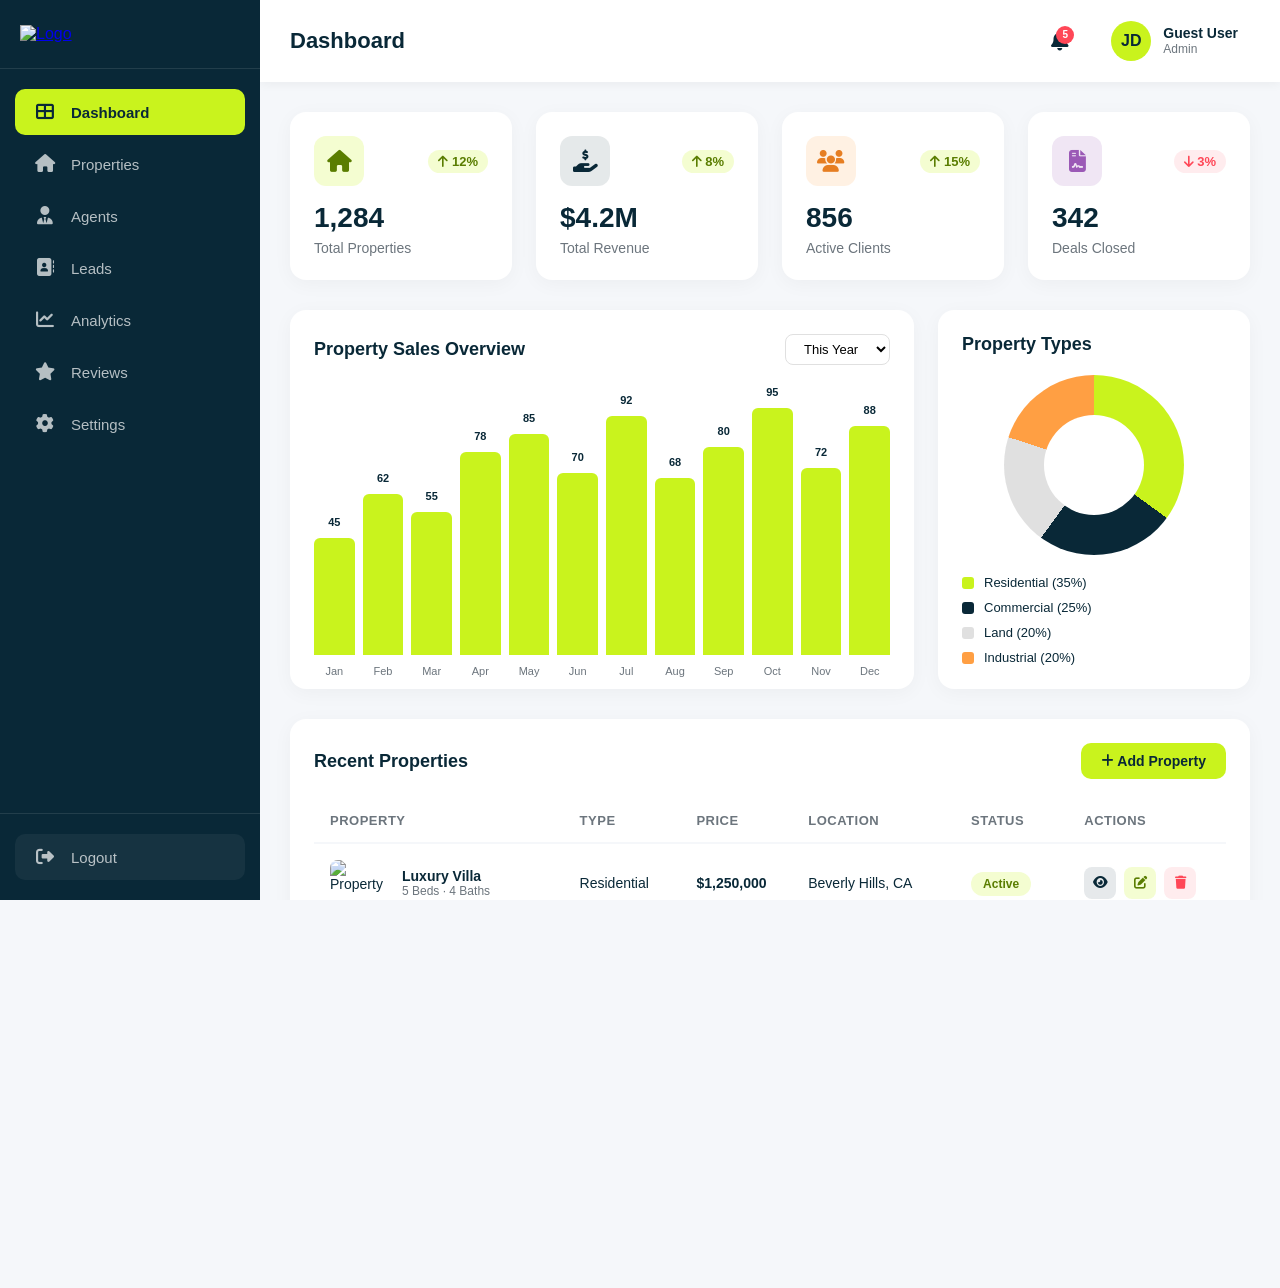
==== admin-dashboard.html @ 221e7041 "Add files via upload" ====
<!DOCTYPE html>
<html lang="en">
<head>
    <meta charset="UTF-8">
    <meta name="viewport" content="width=device-width, initial-scale=1.0">
    <title>Real Estate Admin Dashboard</title>
    <link rel="stylesheet" href="https://cdnjs.cloudflare.com/ajax/libs/font-awesome/6.4.0/css/all.min.css">
    <style>
        * {
            margin: 0;
            padding: 0;
            box-sizing: border-box;
            font-family: 'Segoe UI', Tahoma, Geneva, Verdana, sans-serif;
        }

  html,
body {
    width: 100%;
    height: 100%;
    margin: 0;
    padding: 0;
    overflow-x: hidden;
    overflow-y: auto;
}

        :root {
            --primary: #C9F31D;
            --dark: #092837;
            --light: #f5f7fa;
            --white: #ffffff;
            --gray: #6c757d;
            --border: #e0e0e0;
        }

        body {
            background: var(--light);
            color: var(--dark);
            overflow-x: hidden;
        }

        /* ===== SIDEBAR ===== */
        .sidebar {
            width: 260px;
            height: 100vh;
            background: var(--dark);
            position: fixed;
            left: 0;
            top: 0;
            z-index: 1000;
            transition: all 0.3s ease;
            display: flex;
            flex-direction: column;
        }

        .sidebar.collapsed {
            left: -260px;
        }

        .logo-section {
            padding: 25px 20px;
            border-bottom: 1px solid rgba(255,255,255,0.1);
            display: flex;
            align-items: center;
            gap: 12px;
        }

        .logo-icon {
            width: 42px;
            height: 42px;
            background: var(--primary);
            border-radius: 10px;
            display: flex;
            align-items: center;
            justify-content: center;
            font-size: 20px;
            color: var(--dark);
        }

        .logo-text {
            font-size: 20px;
            font-weight: 700;
            color: var(--white);
            letter-spacing: 0.5px;
        }

        .logo-text span {
            color: var(--primary);
        }

        .nav-menu {
            flex: 1;
            padding: 20px 15px;
            overflow-y: auto;
        }

        .nav-item {
            display: flex;
            align-items: center;
            gap: 14px;
            padding: 14px 18px;
            margin-bottom: 6px;
            border-radius: 10px;
            cursor: pointer;
            transition: all 0.3s ease;
            color: rgba(255,255,255,0.7);
            text-decoration: none;
        }

        .nav-item:hover {
            background: rgba(201,243,29,0.1);
            color: var(--primary);
        }

        .nav-item.active {
            background: var(--primary);
            color: var(--dark);
            font-weight: 600;
        }

        .nav-item i {
            font-size: 18px;
            width: 24px;
            text-align: center;
        }

        .nav-item span {
            font-size: 15px;
        }

        .logout-section {
            padding: 20px 15px;
            border-top: 1px solid rgba(255,255,255,0.1);
        }

        .logout-btn {
            display: flex;
            align-items: center;
            gap: 14px;
            padding: 14px 18px;
            border-radius: 10px;
            cursor: pointer;
            transition: all 0.3s ease;
            color: rgba(255,255,255,0.7);
            background: rgba(255,255,255,0.05);
            border: none;
            width: 100%;
            font-size: 15px;
        }

        .logout-btn:hover {
            background: rgba(220,53,69,0.2);
            color: #ff6b6b;
        }

        .logout-btn i {
            font-size: 18px;
            width: 24px;
            text-align: center;
        }

        /* ===== MAIN CONTENT ===== */
        .main-content {
            margin-left: 260px;
            min-height: 100vh;
            transition: all 0.3s ease;
        }

        .main-content.expanded {
            margin-left: 0;
        }

        /* ===== TOPBAR ===== */
        .topbar {
            background: var(--white);
            padding: 15px 30px;
            display: flex;
            align-items: center;
            justify-content: space-between;
            box-shadow: 0 2px 10px rgba(0,0,0,0.05);
            position: sticky;
            top: 0;
            z-index: 100;
        }

        .topbar-left {
            display: flex;
            align-items: center;
            gap: 20px;
        }

        .hamburger {
            display: none;
            font-size: 22px;
            cursor: pointer;
            color: var(--dark);
            background: none;
            border: none;
            padding: 5px;
        }

        .page-title {
            font-size: 22px;
            font-weight: 700;
            color: var(--dark);
        }

        .topbar-right {
            display: flex;
            align-items: center;
            gap: 20px;
        }

        .search-box {
            position: relative;
        }

        .search-box input {
            padding: 10px 15px 10px 40px;
            border: 1px solid var(--border);
            border-radius: 10px;
            width: 280px;
            outline: none;
            font-size: 14px;
            transition: all 0.3s;
        }

        .search-box input:focus {
            border-color: var(--primary);
            box-shadow: 0 0 0 3px rgba(201,243,29,0.2);
        }

        .search-box i {
            position: absolute;
            left: 14px;
            top: 50%;
            transform: translateY(-50%);
            color: var(--gray);
        }

        .notification {
            position: relative;
            cursor: pointer;
            padding: 10px;
            border-radius: 10px;
            transition: all 0.3s;
        }

        .notification:hover {
            background: var(--light);
        }

        .notification i {
            font-size: 20px;
            color: var(--dark);
        }

        .notification-badge {
            position: absolute;
            top: 5px;
            right: 5px;
            width: 18px;
            height: 18px;
            background: #ff4757;
            color: white;
            font-size: 10px;
            border-radius: 50%;
            display: flex;
            align-items: center;
            justify-content: center;
            font-weight: 600;
        }

        .user-profile {
            display: flex;
            align-items: center;
            gap: 12px;
            cursor: pointer;
            padding: 6px 12px;
            border-radius: 10px;
            transition: all 0.3s;
        }

        .user-profile:hover {
            background: var(--light);
        }

        .user-avatar {
            width: 40px;
            height: 40px;
            border-radius: 50%;
            background: var(--primary);
            display: flex;
            align-items: center;
            justify-content: center;
            font-weight: 700;
            color: var(--dark);
            font-size: 16px;
        }

        .user-info {
            line-height: 1.3;
        }

        .user-name {
            font-weight: 600;
            font-size: 14px;
            color: var(--dark);
        }

        .user-role {
            font-size: 12px;
            color: var(--gray);
        }

        /* ===== CONTENT SECTIONS ===== */
        .content-section {
            display: none;
            padding: 30px;
            animation: fadeIn 0.4s ease;
        }

        .content-section.active {
            display: block;
        }

        @keyframes fadeIn {
            from { opacity: 0; transform: translateY(10px); }
            to { opacity: 1; transform: translateY(0); }
        }

        /* ===== STATS CARDS ===== */
        .stats-grid {
            display: grid;
            grid-template-columns: repeat(4, 1fr);
            gap: 24px;
            margin-bottom: 30px;
        }

        .stat-card {
            background: var(--white);
            border-radius: 16px;
            padding: 24px;
            box-shadow: 0 4px 20px rgba(0,0,0,0.04);
            transition: all 0.3s;
        }

        .stat-card:hover {
            transform: translateY(-4px);
            box-shadow: 0 8px 30px rgba(0,0,0,0.08);
        }

        .stat-header {
            display: flex;
            align-items: center;
            justify-content: space-between;
            margin-bottom: 16px;
        }

        .stat-icon {
            width: 50px;
            height: 50px;
            border-radius: 12px;
            display: flex;
            align-items: center;
            justify-content: center;
            font-size: 22px;
        }

        .stat-icon.green { background: rgba(201,243,29,0.2); color: #5a7d00; }
        .stat-icon.blue { background: rgba(9,40,55,0.1); color: var(--dark); }
        .stat-icon.orange { background: rgba(255,159,67,0.15); color: #e67e22; }
        .stat-icon.purple { background: rgba(155,89,182,0.15); color: #9b59b6; }

        .stat-trend {
            font-size: 13px;
            font-weight: 600;
            padding: 4px 10px;
            border-radius: 20px;
        }

        .stat-trend.up { background: rgba(201,243,29,0.2); color: #5a7d00; }
        .stat-trend.down { background: rgba(255,71,87,0.1); color: #ff4757; }

        .stat-value {
            font-size: 28px;
            font-weight: 700;
            color: var(--dark);
            margin-bottom: 6px;
        }

        .stat-label {
            font-size: 14px;
            color: var(--gray);
        }

        /* ===== CHARTS ROW ===== */
        .charts-row {
            display: grid;
            grid-template-columns: 2fr 1fr;
            gap: 24px;
            margin-bottom: 30px;
        }

        .chart-card {
            background: var(--white);
            border-radius: 16px;
            padding: 24px;
            box-shadow: 0 4px 20px rgba(0,0,0,0.04);
        }

        .chart-header {
            display: flex;
            align-items: center;
            justify-content: space-between;
            margin-bottom: 20px;
        }

        .chart-title {
            font-size: 18px;
            font-weight: 700;
            color: var(--dark);
        }

        .chart-filter {
            padding: 6px 14px;
            border: 1px solid var(--border);
            border-radius: 8px;
            font-size: 13px;
            background: var(--white);
            cursor: pointer;
            outline: none;
        }

        .chart-area {
            height: 280px;
            display: flex;
            align-items: flex-end;
            justify-content: space-around;
            padding: 10px 0;
            gap: 8px;
        }

        .bar {
            flex: 1;
            background: var(--primary);
            border-radius: 6px 6px 0 0;
            transition: all 0.3s;
            position: relative;
            min-width: 30px;
        }

        .bar:hover {
            background: var(--dark);
        }

        .bar-label {
            position: absolute;
            bottom: -22px;
            left: 50%;
            transform: translateX(-50%);
            font-size: 11px;
            color: var(--gray);
            white-space: nowrap;
        }

        .bar-value {
            position: absolute;
            top: -22px;
            left: 50%;
            transform: translateX(-50%);
            font-size: 11px;
            font-weight: 600;
            color: var(--dark);
        }

        .pie-chart {
            width: 180px;
            height: 180px;
            border-radius: 50%;
            background: conic-gradient(
                var(--primary) 0% 35%,
                var(--dark) 35% 60%,
                #e0e0e0 60% 80%,
                #ff9f43 80% 100%
            );
            margin: 20px auto;
            position: relative;
        }

        .pie-chart::after {
            content: '';
            position: absolute;
            top: 50%;
            left: 50%;
            transform: translate(-50%, -50%);
            width: 100px;
            height: 100px;
            background: var(--white);
            border-radius: 50%;
        }

        .pie-legend {
            display: flex;
            flex-direction: column;
            gap: 10px;
            margin-top: 20px;
        }

        .legend-item {
            display: flex;
            align-items: center;
            gap: 10px;
            font-size: 13px;
        }

        .legend-dot {
            width: 12px;
            height: 12px;
            border-radius: 3px;
        }

        /* ===== TABLE ===== */
        .table-card {
            background: var(--white);
            border-radius: 16px;
            padding: 24px;
            box-shadow: 0 4px 20px rgba(0,0,0,0.04);
        }

        .table-header {
            display: flex;
            align-items: center;
            justify-content: space-between;
            margin-bottom: 20px;
        }

        .btn-primary {
            padding: 10px 20px;
            background: var(--primary);
            color: var(--dark);
            border: none;
            border-radius: 10px;
            font-weight: 600;
            font-size: 14px;
            cursor: pointer;
            transition: all 0.3s;
        }

        .btn-primary:hover {
            background: #b8e018;
            transform: translateY(-2px);
        }

        .data-table {
            width: 100%;
            border-collapse: collapse;
        }

        .data-table th {
            text-align: left;
            padding: 14px 16px;
            font-size: 13px;
            font-weight: 600;
            color: var(--gray);
            text-transform: uppercase;
            letter-spacing: 0.5px;
            border-bottom: 2px solid var(--light);
        }

        .data-table td {
            padding: 16px;
            font-size: 14px;
            border-bottom: 1px solid var(--light);
            vertical-align: middle;
        }

        .data-table tr:hover td {
            background: rgba(201,243,29,0.05);
        }

        .property-img {
            width: 60px;
            height: 45px;
            border-radius: 8px;
            object-fit: cover;
        }

        .property-info {
            display: flex;
            align-items: center;
            gap: 12px;
        }

        .property-name {
            font-weight: 600;
            color: var(--dark);
        }

        .property-location {
            font-size: 12px;
            color: var(--gray);
        }

        .status-badge {
            padding: 5px 12px;
            border-radius: 20px;
            font-size: 12px;
            font-weight: 600;
        }

        .status-badge.active { background: rgba(201,243,29,0.2); color: #5a7d00; }
        .status-badge.pending { background: rgba(255,159,67,0.15); color: #e67e22; }
        .status-badge.sold { background: rgba(255,71,87,0.1); color: #ff4757; }

        .action-btns {
            display: flex;
            gap: 8px;
        }

        .action-btn {
            width: 32px;
            height: 32px;
            border-radius: 8px;
            border: none;
            cursor: pointer;
            display: flex;
            align-items: center;
            justify-content: center;
            transition: all 0.3s;
            font-size: 13px;
        }

        .action-btn.edit { background: rgba(201,243,29,0.2); color: #5a7d00; }
        .action-btn.delete { background: rgba(255,71,87,0.1); color: #ff4757; }
        .action-btn.view { background: rgba(9,40,55,0.1); color: var(--dark); }

        .action-btn:hover {
            transform: scale(1.1);
        }

        /* ===== SECTION CONTENT STYLES ===== */
        .section-header {
            display: flex;
            align-items: center;
            justify-content: space-between;
            margin-bottom: 24px;
        }

        .section-title {
            font-size: 24px;
            font-weight: 700;
            color: var(--dark);
        }

        .cards-grid {
            display: grid;
            grid-template-columns: repeat(3, 1fr);
            gap: 24px;
            margin-bottom: 30px;
        }

        .info-card {
            background: var(--white);
            border-radius: 16px;
            padding: 24px;
            box-shadow: 0 4px 20px rgba(0,0,0,0.04);
            text-align: center;
        }

        .info-card-icon {
            width: 60px;
            height: 60px;
            border-radius: 14px;
            display: flex;
            align-items: center;
            justify-content: center;
            font-size: 26px;
            margin: 0 auto 16px;
        }

        .info-card h3 {
            font-size: 32px;
            font-weight: 700;
            color: var(--dark);
            margin-bottom: 6px;
        }

        .info-card p {
            font-size: 14px;
            color: var(--gray);
        }

        .form-card {
            background: var(--white);
            border-radius: 16px;
            padding: 30px;
            box-shadow: 0 4px 20px rgba(0,0,0,0.04);
            max-width: 700px;
        }

        .form-group {
            margin-bottom: 20px;
        }

        .form-group label {
            display: block;
            font-size: 14px;
            font-weight: 600;
            color: var(--dark);
            margin-bottom: 8px;
        }

        .form-group input,
        .form-group select,
        .form-group textarea {
            width: 100%;
            padding: 12px 16px;
            border: 1px solid var(--border);
            border-radius: 10px;
            font-size: 14px;
            outline: none;
            transition: all 0.3s;
        }

        .form-group input:focus,
        .form-group select:focus,
        .form-group textarea:focus {
            border-color: var(--primary);
            box-shadow: 0 0 0 3px rgba(201,243,29,0.2);
        }

        .form-row {
            display: grid;
            grid-template-columns: 1fr 1fr;
            gap: 20px;
        }

        .settings-item {
            display: flex;
            align-items: center;
            justify-content: space-between;
            padding: 20px 0;
            border-bottom: 1px solid var(--light);
        }

        .settings-item:last-child {
            border-bottom: none;
        }

        .settings-info h4 {
            font-size: 15px;
            font-weight: 600;
            color: var(--dark);
            margin-bottom: 4px;
        }

        .settings-info p {
            font-size: 13px;
            color: var(--gray);
        }

        .toggle-switch {
            width: 50px;
            height: 26px;
            background: var(--border);
            border-radius: 13px;
            position: relative;
            cursor: pointer;
            transition: all 0.3s;
        }

        .toggle-switch.active {
            background: var(--primary);
        }

        .toggle-switch::after {
            content: '';
            position: absolute;
            width: 22px;
            height: 22px;
            background: var(--white);
            border-radius: 50%;
            top: 2px;
            left: 2px;
            transition: all 0.3s;
            box-shadow: 0 2px 4px rgba(0,0,0,0.1);
        }

        .toggle-switch.active::after {
            left: 26px;
        }

        /* ===== MESSAGES / LEADS ===== */
        .message-list {
            display: flex;
            flex-direction: column;
            gap: 12px;
        }

        .message-item {
            display: flex;
            align-items: center;
            gap: 16px;
            padding: 18px;
            background: var(--white);
            border-radius: 14px;
            box-shadow: 0 2px 10px rgba(0,0,0,0.03);
            transition: all 0.3s;
            cursor: pointer;
        }

        .message-item:hover {
            transform: translateX(4px);
            box-shadow: 0 4px 20px rgba(0,0,0,0.06);
        }

        .message-avatar {
            width: 48px;
            height: 48px;
            border-radius: 50%;
            background: var(--primary);
            display: flex;
            align-items: center;
            justify-content: center;
            font-weight: 700;
            color: var(--dark);
            font-size: 16px;
            flex-shrink: 0;
        }

        .message-content {
            flex: 1;
            min-width: 0;
        }

        .message-content h4 {
            font-size: 15px;
            font-weight: 600;
            color: var(--dark);
            margin-bottom: 4px;
        }

        .message-content p {
            font-size: 13px;
            color: var(--gray);
            white-space: nowrap;
            overflow: hidden;
            text-overflow: ellipsis;
        }

        .message-meta {
            text-align: right;
            flex-shrink: 0;
        }

        .message-time {
            font-size: 12px;
            color: var(--gray);
        }

        .message-count {
            display: inline-block;
            width: 20px;
            height: 20px;
            background: var(--primary);
            color: var(--dark);
            border-radius: 50%;
            font-size: 11px;
            font-weight: 700;
            display: flex;
            align-items: center;
            justify-content: center;
            margin-top: 6px;
            margin-left: auto;
        }

        /* ===== RESPONSIVE ===== */
        @media (max-width: 1200px) {
            .stats-grid { grid-template-columns: repeat(2, 1fr); }
            .charts-row { grid-template-columns: 1fr; }
            .cards-grid { grid-template-columns: repeat(2, 1fr); }
        }

        @media (max-width: 992px) {
            .sidebar { left: -260px; }
            .sidebar.open { left: 0; }
            .main-content { margin-left: 0; }
            .hamburger { display: block; }
            .search-box input { width: 200px; }
            .overlay {
                display: none;
                position: fixed;
                top: 0; left: 0; right: 0; bottom: 0;
                background: rgba(0,0,0,0.4);
                z-index: 999;
            }
            .overlay.show { display: block; }
        }

        @media (max-width: 768px) {
            .stats-grid { grid-template-columns: 1fr; }
            .cards-grid { grid-template-columns: 1fr; }
            .form-row { grid-template-columns: 1fr; }
            .topbar { padding: 12px 16px; }
            .content-section { padding: 16px; }
            .search-box { display: none; }
            .user-info { display: none; }
            .data-table { display: block; overflow-x: auto; }
        }

        /* ===== SCROLLBAR ===== */
        ::-webkit-scrollbar { width: 6px; }
        ::-webkit-scrollbar-track { background: transparent; }
        ::-webkit-scrollbar-thumb { background: rgba(9,40,55,0.2); border-radius: 3px; }
        ::-webkit-scrollbar-thumb:hover { background: rgba(9,40,55,0.4); }

    @media (max-width: 768px) {

    .chart-card {
        overflow: hidden;
        padding: 15px;
    }

    .chart-area {
        min-width: auto;
        width: 100%;
        height: 220px;
        gap: 2px;
        justify-content: space-between;
    }

    .bar {
        flex: 1;
        min-width: 0;
        max-width: 18px;
    }

    .bar-label,
    .bar-value {
        font-size: 8px;
    }
}


@media (max-width: 576px) {

    .charts-row {
        gap: 15px;
    }

    .chart-title {
        font-size: 16px;
    }

    .chart-filter {
        width: 100%;
    }

    .table-card,
    .chart-card,
    .stat-card {
        overflow: hidden;
    }
}


    </style>
</head>
<body>

    <!-- Overlay for mobile -->
    <div class="overlay" id="overlay"></div>

    <!-- ===== SIDEBAR ===== -->
    <aside class="sidebar" id="sidebar">
     <div class="logo-section">
    <a href="index.html">
        <img src="images/logo-new.webp" alt="Logo" class="sidebar-logo">
    </a>
</div>

        <nav class="nav-menu">
            <div class="nav-item active" data-section="dashboard">
                <i class="fas fa-th-large"></i>
                <span>Dashboard</span>
            </div>
            <div class="nav-item" data-section="properties">
                <i class="fas fa-home"></i>
                <span>Properties</span>
            </div>
            <div class="nav-item" data-section="agents">
                <i class="fas fa-user-tie"></i>
                <span>Agents</span>
            </div>
            <div class="nav-item" data-section="leads">
                <i class="fas fa-address-book"></i>
                <span>Leads</span>
            </div>
            <div class="nav-item" data-section="analytics">
                <i class="fas fa-chart-line"></i>
                <span>Analytics</span>
            </div>
            <div class="nav-item" data-section="reviews">
                <i class="fas fa-star"></i>
                <span>Reviews</span>
            </div>
            <div class="nav-item" data-section="settings">
                <i class="fas fa-cog"></i>
                <span>Settings</span>
            </div>
        </nav>

        <div class="logout-section">
            <button class="logout-btn" onclick="handleLogout()">
                <i class="fas fa-sign-out-alt"></i>
                <span>Logout</span>
            </button>
        </div>
    </aside>

    <!-- ===== MAIN CONTENT ===== -->
    <main class="main-content" id="mainContent">
        <!-- Topbar -->
        <div class="topbar">
            <div class="topbar-left">
                <button class="hamburger" id="hamburger"><i class="fas fa-bars"></i></button>
                <h1 class="page-title" id="pageTitle">Dashboard</h1>
            </div>
            <div class="topbar-right">
                <div class="notification">
                    <i class="fas fa-bell"></i>
                    <span class="notification-badge">5</span>
                </div>
                <div class="user-profile">
                    <div class="user-avatar">JD</div>
                    <div class="user-info">
                            <div class="user-name" id="userEmailDisplay"></div>
                        <div class="user-role">Admin</div>
                    </div>
                </div>
            </div>
        </div>

        <!-- ===== DASHBOARD SECTION ===== -->
        <section class="content-section active" id="dashboard">
            <div class="stats-grid">
                <div class="stat-card">
                    <div class="stat-header">
                        <div class="stat-icon green"><i class="fas fa-home"></i></div>
                        <span class="stat-trend up"><i class="fas fa-arrow-up"></i> 12%</span>
                    </div>
                    <div class="stat-value">1,284</div>
                    <div class="stat-label">Total Properties</div>
                </div>
                <div class="stat-card">
                    <div class="stat-header">
                        <div class="stat-icon blue"><i class="fas fa-hand-holding-usd"></i></div>
                        <span class="stat-trend up"><i class="fas fa-arrow-up"></i> 8%</span>
                    </div>
                    <div class="stat-value">$4.2M</div>
                    <div class="stat-label">Total Revenue</div>
                </div>
                <div class="stat-card">
                    <div class="stat-header">
                        <div class="stat-icon orange"><i class="fas fa-users"></i></div>
                        <span class="stat-trend up"><i class="fas fa-arrow-up"></i> 15%</span>
                    </div>
                    <div class="stat-value">856</div>
                    <div class="stat-label">Active Clients</div>
                </div>
                <div class="stat-card">
                    <div class="stat-header">
                        <div class="stat-icon purple"><i class="fas fa-file-contract"></i></div>
                        <span class="stat-trend down"><i class="fas fa-arrow-down"></i> 3%</span>
                    </div>
                    <div class="stat-value">342</div>
                    <div class="stat-label">Deals Closed</div>
                </div>
            </div>

            <div class="charts-row">
                <div class="chart-card">
                    <div class="chart-header">
                        <h3 class="chart-title">Property Sales Overview</h3>
                        <select class="chart-filter">
                            <option>This Year</option>
                            <option>Last Year</option>
                        </select>
                    </div>
                    <div class="chart-area">
                        <div class="bar" style="height: 45%;"><span class="bar-value">45</span><span class="bar-label">Jan</span></div>
                        <div class="bar" style="height: 62%;"><span class="bar-value">62</span><span class="bar-label">Feb</span></div>
                        <div class="bar" style="height: 55%;"><span class="bar-value">55</span><span class="bar-label">Mar</span></div>
                        <div class="bar" style="height: 78%;"><span class="bar-value">78</span><span class="bar-label">Apr</span></div>
                        <div class="bar" style="height: 85%;"><span class="bar-value">85</span><span class="bar-label">May</span></div>
                        <div class="bar" style="height: 70%;"><span class="bar-value">70</span><span class="bar-label">Jun</span></div>
                        <div class="bar" style="height: 92%;"><span class="bar-value">92</span><span class="bar-label">Jul</span></div>
                        <div class="bar" style="height: 68%;"><span class="bar-value">68</span><span class="bar-label">Aug</span></div>
                        <div class="bar" style="height: 80%;"><span class="bar-value">80</span><span class="bar-label">Sep</span></div>
                        <div class="bar" style="height: 95%;"><span class="bar-value">95</span><span class="bar-label">Oct</span></div>
                        <div class="bar" style="height: 72%;"><span class="bar-value">72</span><span class="bar-label">Nov</span></div>
                        <div class="bar" style="height: 88%;"><span class="bar-value">88</span><span class="bar-label">Dec</span></div>
                    </div>
                </div>
                <div class="chart-card">
                    <div class="chart-header">
                        <h3 class="chart-title">Property Types</h3>
                    </div>
                    <div class="pie-chart"></div>
                    <div class="pie-legend">
                        <div class="legend-item"><div class="legend-dot" style="background: var(--primary);"></div> Residential (35%)</div>
                        <div class="legend-item"><div class="legend-dot" style="background: var(--dark);"></div> Commercial (25%)</div>
                        <div class="legend-item"><div class="legend-dot" style="background: #e0e0e0;"></div> Land (20%)</div>
                        <div class="legend-item"><div class="legend-dot" style="background: #ff9f43;"></div> Industrial (20%)</div>
                    </div>
                </div>
            </div>

            <div class="table-card">
                <div class="table-header">
                    <h3 class="chart-title">Recent Properties</h3>
                    <button class="btn-primary" onclick="window.location.href='404.html'">
    <i class="fas fa-plus"></i> Add Property
</button>
                </div>
                <table class="data-table">
                    <thead>
                        <tr>
                            <th>Property</th>
                            <th>Type</th>
                            <th>Price</th>
                            <th>Location</th>
                            <th>Status</th>
                            <th>Actions</th>
                        </tr>
                    </thead>
                    <tbody>
                        <tr>
                            <td>
                                <div class="property-info">
                                    <img src="images/resource/ap-1.webp" class="property-img" alt="Property">
                                    <div>
                                        <div class="property-name">Luxury Villa</div>
                                        <div class="property-location">5 Beds · 4 Baths</div>
                                    </div>
                                </div>
                            </td>
                            <td>Residential</td>
                            <td><strong>$1,250,000</strong></td>
                            <td>Beverly Hills, CA</td>
                            <td><span class="status-badge active">Active</span></td>
                            <td>
                               <div class="action-btns">
    <button class="action-btn view" onclick="window.location.href='404.html'">
        <i class="fas fa-eye"></i>
    </button>

    <button class="action-btn edit" onclick="window.location.href='404.html'">
        <i class="fas fa-edit"></i>
    </button>

    <button class="action-btn delete" onclick="window.location.href='404.html'">
        <i class="fas fa-trash"></i>
    </button>
</div>
                            </td>
                        </tr>
                        <tr>
                            <td>
                                <div class="property-info">
                                    <img src="images/resource/ap-2.webp" class="property-img" alt="Property">
                                    <div>
                                        <div class="property-name">Modern Apartment</div>
                                        <div class="property-location">3 Beds · 2 Baths</div>
                                    </div>
                                </div>
                            </td>
                            <td>Residential</td>
                            <td><strong>$680,000</strong></td>
                            <td>Manhattan, NY</td>
                            <td><span class="status-badge pending">Pending</span></td>
                            <td>
                               <div class="action-btns">
    <button class="action-btn view" onclick="window.location.href='404.html'">
        <i class="fas fa-eye"></i>
    </button>

    <button class="action-btn edit" onclick="window.location.href='404.html'">
        <i class="fas fa-edit"></i>
    </button>

    <button class="action-btn delete" onclick="window.location.href='404.html'">
        <i class="fas fa-trash"></i>
    </button>
</div>
                            </td>
                        </tr>
                        <tr>
                            <td>
                                <div class="property-info">
                                    <img src="images/resource/ap-3.webp" class="property-img" alt="Property">
                                    <div>
                                        <div class="property-name">Office Complex</div>
                                        <div class="property-location">12,000 sqft</div>
                                    </div>
                                </div>
                            </td>
                            <td>Commercial</td>
                            <td><strong>$3,400,000</strong></td>
                            <td>Chicago, IL</td>
                            <td><span class="status-badge active">Active</span></td>
                            <td>
                               <div class="action-btns">
    <button class="action-btn view" onclick="window.location.href='404.html'">
        <i class="fas fa-eye"></i>
    </button>

    <button class="action-btn edit" onclick="window.location.href='404.html'">
        <i class="fas fa-edit"></i>
    </button>

    <button class="action-btn delete" onclick="window.location.href='404.html'">
        <i class="fas fa-trash"></i>
    </button>
</div>
                            </td>
                        </tr>
                        <tr>
                            <td>
                                <div class="property-info">
                                    <img src="images/resource/ap-4.webp" class="property-img" alt="Property">
                                    <div>
                                        <div class="property-name">Beach House</div>
                                        <div class="property-location">4 Beds · 3 Baths</div>
                                    </div>
                                </div>
                            </td>
                            <td>Residential</td>
                            <td><strong>$2,100,000</strong></td>
                            <td>Miami Beach, FL</td>
                            <td><span class="status-badge sold">Sold</span></td>
                            <td>
                               <div class="action-btns">
    <button class="action-btn view" onclick="window.location.href='404.html'">
        <i class="fas fa-eye"></i>
    </button>

    <button class="action-btn edit" onclick="window.location.href='404.html'">
        <i class="fas fa-edit"></i>
    </button>

    <button class="action-btn delete" onclick="window.location.href='404.html'">
        <i class="fas fa-trash"></i>
    </button>
</div>
                            </td>
                        </tr>
                        <tr>
                            <td>
                                <div class="property-info">
                                    <img src="images/resource/ap-5.webp" class="property-img" alt="Property">
                                    <div>
                                        <div class="property-name">Penthouse Suite</div>
                                        <div class="property-location">3 Beds · 3 Baths</div>
                                    </div>
                                </div>
                            </td>
                            <td>Residential</td>
                            <td><strong>$4,500,000</strong></td>
                            <td>San Francisco, CA</td>
                            <td><span class="status-badge active">Active</span></td>
                            <td>
                               <div class="action-btns">
    <button class="action-btn view" onclick="window.location.href='404.html'">
        <i class="fas fa-eye"></i>
    </button>

    <button class="action-btn edit" onclick="window.location.href='404.html'">
        <i class="fas fa-edit"></i>
    </button>

    <button class="action-btn delete" onclick="window.location.href='404.html'">
        <i class="fas fa-trash"></i>
    </button>
</div>
                            </td>
                        </tr>
                    </tbody>
                </table>
            </div>
        </section>

        <!-- ===== PROPERTIES SECTION ===== -->
        <section class="content-section" id="properties">
            <div class="section-header">
                <h2 class="section-title">All Properties</h2>
                <button type="button" class="btn-primary" onclick="window.location.href='404.html'">
    <i class="fas fa-plus"></i> Add New Property
</button>
            </div>
            <div class="table-card">
                <table class="data-table">
                    <thead>
                        <tr>
                            <th>Property</th>
                            <th>Type</th>
                            <th>Price</th>
                            <th>Location</th>
                            <th>Agent</th>
                            <th>Status</th>
                            <th>Actions</th>
                        </tr>
                    </thead>
                    <tbody>
                        <tr>
                            <td>
                                <div class="property-info">
                                    <img src="images/resource/gallary-h1-1.webp" class="property-img" alt="">
                                    <div>
                                        <div class="property-name">Luxury Villa</div>
                                        <div class="property-location">ID: #PRP-001</div>
                                    </div>
                                </div>
                            </td>
                            <td>Residential</td>
                            <td><strong>$1,250,000</strong></td>
                            <td>Beverly Hills, CA</td>
                            <td>Sarah Johnson</td>
                            <td><span class="status-badge active">Active</span></td>
                            <td>
                               <div class="action-btns">
    <button class="action-btn view" onclick="window.location.href='404.html'">
        <i class="fas fa-eye"></i>
    </button>

    <button class="action-btn edit" onclick="window.location.href='404.html'">
        <i class="fas fa-edit"></i>
    </button>

    <button class="action-btn delete" onclick="window.location.href='404.html'">
        <i class="fas fa-trash"></i>
    </button>
</div>
                            </td>
                        </tr>
                        <tr>
                            <td>
                                <div class="property-info">
                                    <img src="images/resource/gallary-h1-2.webp" class="property-img" alt="">
                                    <div>
                                        <div class="property-name">Modern Apartment</div>
                                        <div class="property-location">ID: #PRP-002</div>
                                    </div>
                                </div>
                            </td>
                            <td>Residential</td>
                            <td><strong>$680,000</strong></td>
                            <td>Manhattan, NY</td>
                            <td>Michael Chen</td>
                            <td><span class="status-badge pending">Pending</span></td>
                            <td>
                               <div class="action-btns">
    <button class="action-btn view" onclick="window.location.href='404.html'">
        <i class="fas fa-eye"></i>
    </button>

    <button class="action-btn edit" onclick="window.location.href='404.html'">
        <i class="fas fa-edit"></i>
    </button>

    <button class="action-btn delete" onclick="window.location.href='404.html'">
        <i class="fas fa-trash"></i>
    </button>
</div>
                            </td>
                        </tr>
                        <tr>
                            <td>
                                <div class="property-info">
                                    <img src="images/resource/gallary-h1-3.webp" class="property-img" alt="">
                                    <div>
                                        <div class="property-name">Office Complex</div>
                                        <div class="property-location">ID: #PRP-003</div>
                                    </div>
                                </div>
                            </td>
                            <td>Commercial</td>
                            <td><strong>$3,400,000</strong></td>
                            <td>Chicago, IL</td>
                            <td>Emily Davis</td>
                            <td><span class="status-badge active">Active</span></td>
                            <td>
                               <div class="action-btns">
    <button class="action-btn view" onclick="window.location.href='404.html'">
        <i class="fas fa-eye"></i>
    </button>

    <button class="action-btn edit" onclick="window.location.href='404.html'">
        <i class="fas fa-edit"></i>
    </button>

    <button class="action-btn delete" onclick="window.location.href='404.html'">
        <i class="fas fa-trash"></i>
    </button>
</div>
                            </td>
                        </tr>
                        <tr>
                            <td>
                                <div class="property-info">
                                    <img src="images/resource/gallary-h1-4.webp" class="property-img" alt="">
                                    <div>
                                        <div class="property-name">Beach House</div>
                                        <div class="property-location">ID: #PRP-004</div>
                                    </div>
                                </div>
                            </td>
                            <td>Residential</td>
                            <td><strong>$2,100,000</strong></td>
                            <td>Miami Beach, FL</td>
                            <td>James Wilson</td>
                            <td><span class="status-badge sold">Sold</span></td>
                            <td>
                               <div class="action-btns">
    <button class="action-btn view" onclick="window.location.href='404.html'">
        <i class="fas fa-eye"></i>
    </button>

    <button class="action-btn edit" onclick="window.location.href='404.html'">
        <i class="fas fa-edit"></i>
    </button>

    <button class="action-btn delete" onclick="window.location.href='404.html'">
        <i class="fas fa-trash"></i>
    </button>
</div>
                            </td>
                        </tr>
                        <tr>
                            <td>
                                <div class="property-info">
                                    <img src="images/resource/gallary-h1-5.webp" class="property-img" alt="">
                                    <div>
                                        <div class="property-name">Penthouse Suite</div>
                                        <div class="property-location">ID: #PRP-005</div>
                                    </div>
                                </div>
                            </td>
                            <td>Residential</td>
                            <td><strong>$4,500,000</strong></td>
                            <td>San Francisco, CA</td>
                            <td>Sarah Johnson</td>
                            <td><span class="status-badge active">Active</span></td>
                            <td>
                               <div class="action-btns">
    <button class="action-btn view" onclick="window.location.href='404.html'">
        <i class="fas fa-eye"></i>
    </button>

    <button class="action-btn edit" onclick="window.location.href='404.html'">
        <i class="fas fa-edit"></i>
    </button>

    <button class="action-btn delete" onclick="window.location.href='404.html'">
        <i class="fas fa-trash"></i>
    </button>
</div>
                            </td>
                        </tr>
                        <tr>
                            <td>
                                <div class="property-info">
                                    <img src="images/resource/gallary-h1-6.webp" class="property-img" alt="">
                                    <div>
                                        <div class="property-name">Retail Space</div>
                                        <div class="property-location">ID: #PRP-006</div>
                                    </div>
                                </div>
                            </td>
                            <td>Commercial</td>
                            <td><strong>$1,800,000</strong></td>
                            <td>Austin, TX</td>
                            <td>Michael Chen</td>
                            <td><span class="status-badge active">Active</span></td>
                            <td>
                               <div class="action-btns">
    <button class="action-btn view" onclick="window.location.href='404.html'">
        <i class="fas fa-eye"></i>
    </button>

    <button class="action-btn edit" onclick="window.location.href='404.html'">
        <i class="fas fa-edit"></i>
    </button>

    <button class="action-btn delete" onclick="window.location.href='404.html'">
        <i class="fas fa-trash"></i>
    </button>
</div>
                            </td>
                        </tr>
                    </tbody>
                </table>
            </div>
        </section>

        <!-- ===== AGENTS SECTION ===== -->
        <section class="content-section" id="agents">
            <div class="section-header">
                <h2 class="section-title">Our Agents</h2>
                <button type="button" class="btn-primary" onclick="window.location.href='404.html'">
    <i class="fas fa-plus"></i> Add Agent
</button>
            </div>
            <div class="cards-grid">
                <div class="info-card">
                    <div class="info-card-icon" style="background: rgba(201,243,29,0.2); color: #5a7d00;"><i class="fas fa-user-tie"></i></div>
                    <h3>24</h3>
                    <p>Total Agents</p>
                </div>
                <div class="info-card">
                    <div class="info-card-icon" style="background: rgba(9,40,55,0.1); color: var(--dark);"><i class="fas fa-chart-line"></i></div>
                    <h3>186</h3>
                    <p>Deals This Month</p>
                </div>
                <div class="info-card">
                    <div class="info-card-icon" style="background: rgba(255,159,67,0.15); color: #e67e22;"><i class="fas fa-star"></i></div>
                    <h3>4.8</h3>
                    <p>Average Rating</p>
                </div>
            </div>
            <div class="table-card">
                <table class="data-table">
                    <thead>
                        <tr>
                            <th>Agent</th>
                            <th>Email</th>
                            <th>Phone</th>
                            <th>Properties</th>
                            <th>Sales</th>
                            <th>Rating</th>
                            <th>Status</th>
                        </tr>
                    </thead>
                    <tbody>
                        <tr>
                            <td>
                                <div class="property-info">
                                    <div class="message-avatar" style="width:40px;height:40px;font-size:14px;">SJ</div>
                                    <div>
                                        <div class="property-name">Sarah Johnson</div>
                                        <div class="property-location">Senior Agent</div>
                                    </div>
                                </div>
                            </td>
                            <td>sarah@realestate.com</td>
                            <td>+1 (555) 123-4567</td>
                            <td>42</td>
                            <td>$12.5M</td>
                            <td><i class="fas fa-star" style="color:#ff9f43;"></i> 4.9</td>
                            <td><span class="status-badge active">Active</span></td>
                        </tr>
                        <tr>
                            <td>
                                <div class="property-info">
                                    <div class="message-avatar" style="width:40px;height:40px;font-size:14px;background:var(--dark);color:var(--primary);">MC</div>
                                    <div>
                                        <div class="property-name">Michael Chen</div>
                                        <div class="property-location">Agent</div>
                                    </div>
                                </div>
                            </td>
                            <td>michael@realestate.com</td>
                            <td>+1 (555) 234-5678</td>
                            <td>35</td>
                            <td>$9.8M</td>
                            <td><i class="fas fa-star" style="color:#ff9f43;"></i> 4.7</td>
                            <td><span class="status-badge active">Active</span></td>
                        </tr>
                        <tr>
                            <td>
                                <div class="property-info">
                                    <div class="message-avatar" style="width:40px;height:40px;font-size:14px;background:#ff9f43;color:white;">ED</div>
                                    <div>
                                        <div class="property-name">Emily Davis</div>
                                        <div class="property-location">Agent</div>
                                    </div>
                                </div>
                            </td>
                            <td>emily@realestate.com</td>
                            <td>+1 (555) 345-6789</td>
                            <td>28</td>
                            <td>$7.2M</td>
                            <td><i class="fas fa-star" style="color:#ff9f43;"></i> 4.8</td>
                            <td><span class="status-badge active">Active</span></td>
                        </tr>
                        <tr>
                            <td>
                                <div class="property-info">
                                    <div class="message-avatar" style="width:40px;height:40px;font-size:14px;background:#9b59b6;color:white;">JW</div>
                                    <div>
                                        <div class="property-name">James Wilson</div>
                                        <div class="property-location">Junior Agent</div>
                                    </div>
                                </div>
                            </td>
                            <td>james@realestate.com</td>
                            <td>+1 (555) 456-7890</td>
                            <td>15</td>
                            <td>$3.5M</td>
                            <td><i class="fas fa-star" style="color:#ff9f43;"></i> 4.5</td>
                            <td><span class="status-badge active">Active</span></td>
                        </tr>
                    </tbody>
                </table>
            </div>
        </section>

        <!-- ===== LEADS SECTION ===== -->
        <section class="content-section" id="leads">
            <div class="section-header">
                <h2 class="section-title">Leads Management</h2>
             <button type="button" class="btn-primary" onclick="window.location.href='404.html'">
    <i class="fas fa-plus"></i> Add Lead
</button>
            </div>
            <div class="cards-grid">
                <div class="info-card">
                    <div class="info-card-icon" style="background: rgba(201,243,29,0.2); color: #5a7d00;"><i class="fas fa-user-plus"></i></div>
                    <h3>342</h3>
                    <p>New Leads</p>
                </div>
                <div class="info-card">
                    <div class="info-card-icon" style="background: rgba(9,40,55,0.1); color: var(--dark);"><i class="fas fa-phone"></i></div>
                    <h3>128</h3>
                    <p>Contacted</p>
                </div>
                <div class="info-card">
                    <div class="info-card-icon" style="background: rgba(255,159,67,0.15); color: #e67e22;"><i class="fas fa-handshake"></i></div>
                    <h3>56</h3>
                    <p>Converted</p>
                </div>
            </div>
            <div class="table-card">
                <table class="data-table">
                    <thead>
                        <tr>
                            <th>Name</th>
                            <th>Email</th>
                            <th>Phone</th>
                            <th>Interest</th>
                            <th>Budget</th>
                            <th>Source</th>
                            <th>Status</th>
                        </tr>
                    </thead>
                    <tbody>
                        <tr>
                            <td><strong>Robert Taylor</strong></td>
                            <td>robert.t@email.com</td>
                            <td>+1 (555) 111-2222</td>
                            <td>Luxury Villa</td>
                            <td>$1M - $2M</td>
                            <td>Website</td>
                            <td><span class="status-badge active">Hot</span></td>
                        </tr>
                        <tr>
                            <td><strong>Lisa Anderson</strong></td>
                            <td>lisa.a@email.com</td>
                            <td>+1 (555) 222-3333</td>
                            <td>Apartment</td>
                            <td>$500K - $800K</td>
                            <td>Referral</td>
                            <td><span class="status-badge pending">Warm</span></td>
                        </tr>
                        <tr>
                            <td><strong>David Martinez</strong></td>
                            <td>david.m@email.com</td>
                            <td>+1 (555) 333-4444</td>
                            <td>Commercial</td>
                            <td>$2M - $5M</td>
                            <td>Social Media</td>
                            <td><span class="status-badge active">Hot</span></td>
                        </tr>
                        <tr>
                            <td><strong>Jennifer Lee</strong></td>
                            <td>jennifer.l@email.com</td>
                            <td>+1 (555) 444-5555</td>
                            <td>Beach House</td>
                            <td>$1.5M - $3M</td>
                            <td>Website</td>
                            <td><span class="status-badge pending">Warm</span></td>
                        </tr>
                        <tr>
                            <td><strong>Mark Thompson</strong></td>
                            <td>mark.t@email.com</td>
                            <td>+1 (555) 555-6666</td>
                            <td>Land</td>
                            <td>$300K - $600K</td>
                            <td>Walk-in</td>
                            <td><span class="status-badge sold">Cold</span></td>
                        </tr>
                    </tbody>
                </table>
            </div>
        </section>


        

        <!-- ===== ANALYTICS SECTION ===== -->
        <section class="content-section" id="analytics">

    <div class="section-header">
        <h2 class="section-title">Analytics Overview</h2>

        <select class="chart-filter">
            <option>This Month</option>
            <option>Last Month</option>
            <option>This Year</option>
        </select>
    </div>

    <!-- Analytics Cards -->
    <div class="stats-grid">

        <div class="stat-card">
            <div class="stat-header">
                <div class="stat-icon green">
                    <i class="fas fa-eye"></i>
                </div>
                <span class="stat-trend up">
                    <i class="fas fa-arrow-up"></i> 24%
                </span>
            </div>
            <div class="stat-value">48.2K</div>
            <div class="stat-label">Page Views</div>
        </div>

        <div class="stat-card">
            <div class="stat-header">
                <div class="stat-icon blue">
                    <i class="fas fa-mouse-pointer"></i>
                </div>
                <span class="stat-trend up">
                    <i class="fas fa-arrow-up"></i> 18%
                </span>
            </div>
            <div class="stat-value">3.8K</div>
            <div class="stat-label">Clicks</div>
        </div>

        <div class="stat-card">
            <div class="stat-header">
                <div class="stat-icon orange">
                    <i class="fas fa-user-plus"></i>
                </div>
                <span class="stat-trend up">
                    <i class="fas fa-arrow-up"></i> 12%
                </span>
            </div>
            <div class="stat-value">1,258</div>
            <div class="stat-label">New Leads</div>
        </div>

        <div class="stat-card">
            <div class="stat-header">
                <div class="stat-icon purple">
                    <i class="fas fa-handshake"></i>
                </div>
                <span class="stat-trend up">
                    <i class="fas fa-arrow-up"></i> 9%
                </span>
            </div>
            <div class="stat-value">342</div>
            <div class="stat-label">Deals Closed</div>
        </div>

    </div>

    <!-- Revenue & Lead Sources -->
    <div class="charts-row">

        <div class="chart-card">

            <div class="chart-header">
                <h3 class="chart-title">Revenue Analytics</h3>

                <select class="chart-filter">
                    <option>2025</option>
                    <option>2024</option>
                </select>
            </div>

            <div class="chart-area">

                <div class="bar" style="height:50%">
                    <span class="bar-value">$50K</span>
                    <span class="bar-label">Jan</span>
                </div>

                <div class="bar" style="height:60%">
                    <span class="bar-value">$60K</span>
                    <span class="bar-label">Feb</span>
                </div>

                <div class="bar" style="height:75%">
                    <span class="bar-value">$75K</span>
                    <span class="bar-label">Mar</span>
                </div>

                <div class="bar" style="height:65%">
                    <span class="bar-value">$65K</span>
                    <span class="bar-label">Apr</span>
                </div>

                <div class="bar" style="height:85%">
                    <span class="bar-value">$85K</span>
                    <span class="bar-label">May</span>
                </div>

                <div class="bar" style="height:90%">
                    <span class="bar-value">$90K</span>
                    <span class="bar-label">Jun</span>
                </div>

                <div class="bar" style="height:80%">
                    <span class="bar-value">$80K</span>
                    <span class="bar-label">Jul</span>
                </div>

                <div class="bar" style="height:95%">
                    <span class="bar-value">$95K</span>
                    <span class="bar-label">Aug</span>
                </div>

                <div class="bar" style="height:100%">
                    <span class="bar-value">$100K</span>
                    <span class="bar-label">Sep</span>
                </div>

                <div class="bar" style="height:88%">
                    <span class="bar-value">$88K</span>
                    <span class="bar-label">Oct</span>
                </div>

                <div class="bar" style="height:78%">
                    <span class="bar-value">$78K</span>
                    <span class="bar-label">Nov</span>
                </div>

                <div class="bar" style="height:92%">
                    <span class="bar-value">$92K</span>
                    <span class="bar-label">Dec</span>
                </div>

            </div>

        </div>

        <div class="chart-card">

            <div class="chart-header">
                <h3 class="chart-title">Lead Sources</h3>
            </div>

            <div class="pie-chart"></div>

            <div class="pie-legend">

                <div class="legend-item">
                    <div class="legend-dot" style="background:var(--primary)"></div>
                    Website (40%)
                </div>

                <div class="legend-item">
                    <div class="legend-dot" style="background:var(--dark)"></div>
                    Social Media (25%)
                </div>

                <div class="legend-item">
                    <div class="legend-dot" style="background:#ff9f43"></div>
                    Referral (20%)
                </div>

                <div class="legend-item">
                    <div class="legend-dot" style="background:#e0e0e0"></div>
                    Walk-In (15%)
                </div>

            </div>

        </div>

    </div>

    <!-- Performance Table -->

    <div class="table-card">

        <div class="table-header">
            <h3 class="chart-title">Top Performing Agents</h3>
        </div>

        <table class="data-table">

            <thead>
                <tr>
                    <th>Agent</th>
                    <th>Properties Sold</th>
                    <th>Revenue</th>
                    <th>Leads Converted</th>
                    <th>Rating</th>
                </tr>
            </thead>

            <tbody>

                <tr>
                    <td>Sarah Johnson</td>
                    <td>42</td>
                    <td>$12.5M</td>
                    <td>86</td>
                    <td>4.9 ★</td>
                </tr>

                <tr>
                    <td>Michael Chen</td>
                    <td>35</td>
                    <td>$9.8M</td>
                    <td>72</td>
                    <td>4.8 ★</td>
                </tr>

                <tr>
                    <td>Emily Davis</td>
                    <td>28</td>
                    <td>$7.2M</td>
                    <td>64</td>
                    <td>4.7 ★</td>
                </tr>

                <tr>
                    <td>James Wilson</td>
                    <td>15</td>
                    <td>$3.5M</td>
                    <td>31</td>
                    <td>4.5 ★</td>
                </tr>

            </tbody>

        </table>

    </div>

    <!-- Conversion Metrics -->

    <div class="cards-grid" style="margin-top:30px;">

        <div class="info-card">
            <div class="info-card-icon" style="background:rgba(201,243,29,.2);color:#5a7d00;">
                <i class="fas fa-percentage"></i>
            </div>
            <h3>68%</h3>
            <p>Lead Conversion Rate</p>
        </div>

        <div class="info-card">
            <div class="info-card-icon" style="background:rgba(9,40,55,.1);color:var(--dark);">
                <i class="fas fa-home"></i>
            </div>
            <h3>1,284</h3>
            <p>Total Properties Listed</p>
        </div>

        <div class="info-card">
            <div class="info-card-icon" style="background:rgba(255,159,67,.15);color:#e67e22;">
                <i class="fas fa-dollar-sign"></i>
            </div>
            <h3>$4.2M</h3>
            <p>Total Revenue Generated</p>
        </div>

    </div>

</section>

<!-- ===== REVIEWS SECTION ===== -->
<section class="content-section" id="reviews">

    <div class="section-header">
        <h2 class="section-title">Customer Reviews</h2>

       <button type="button" class="btn-primary" onclick="window.location.href='404.html'">
    <i class="fas fa-download"></i> Export Reviews
</button>
    </div>

    <div class="cards-grid">

        <div class="info-card">
            <div class="info-card-icon" style="background:rgba(201,243,29,.2);color:#5a7d00;">
                <i class="fas fa-star"></i>
            </div>
            <h3>4.8</h3>
            <p>Average Rating</p>
        </div>

        <div class="info-card">
            <div class="info-card-icon" style="background:rgba(9,40,55,.1);color:var(--dark);">
                <i class="fas fa-comment"></i>
            </div>
            <h3>1,248</h3>
            <p>Total Reviews</p>
        </div>

        <div class="info-card">
            <div class="info-card-icon" style="background:rgba(255,159,67,.15);color:#e67e22;">
                <i class="fas fa-thumbs-up"></i>
            </div>
            <h3>96%</h3>
            <p>Positive Feedback</p>
        </div>

    </div>

    <div class="table-card">

        <div class="table-header">
            <h3 class="chart-title">Latest Reviews</h3>
        </div>

        <table class="data-table">

            <thead>
                <tr>
                    <th>Customer</th>
                    <th>Property</th>
                    <th>Agent</th>
                    <th>Rating</th>
                    <th>Review</th>
                    <th>Status</th>
                </tr>
            </thead>

            <tbody>

                <tr>
                    <td>Robert Taylor</td>
                    <td>Luxury Villa</td>
                    <td>Sarah Johnson</td>
                    <td>★★★★★</td>
                    <td>Excellent service and smooth process.</td>
                    <td><span class="status-badge active">Approved</span></td>
                </tr>

                <tr>
                    <td>Lisa Anderson</td>
                    <td>Modern Apartment</td>
                    <td>Michael Chen</td>
                    <td>★★★★☆</td>
                    <td>Very professional and responsive.</td>
                    <td><span class="status-badge active">Approved</span></td>
                </tr>

                <tr>
                    <td>David Martinez</td>
                    <td>Office Complex</td>
                    <td>Emily Davis</td>
                    <td>★★★★★</td>
                    <td>Great experience from start to finish.</td>
                    <td><span class="status-badge pending">Pending</span></td>
                </tr>

                <tr>
                    <td>Jennifer Lee</td>
                    <td>Beach House</td>
                    <td>James Wilson</td>
                    <td>★★★★☆</td>
                    <td>Property exactly as advertised.</td>
                    <td><span class="status-badge active">Approved</span></td>
                </tr>

            </tbody>

        </table>

    </div>

</section>

<!-- ===== SETTINGS SECTION ===== -->
<section class="content-section" id="settings">

    <div class="section-header">
        <h2 class="section-title">Settings</h2>

        <button type="button" class="btn-primary" onclick="window.location.href='404.html'">
    <i class="fas fa-save"></i> Save Changes
</button>
    </div>
    <div class="table-card">

        <div class="settings-item">
            <div class="settings-info">
                <h4>Email Notifications</h4>
                <p>Receive notifications for new leads and bookings.</p>
            </div>
            <div class="toggle-switch active"></div>
        </div>

        <div class="settings-item">
            <div class="settings-info">
                <h4>SMS Alerts</h4>
                <p>Send SMS notifications to agents and customers.</p>
            </div>
            <div class="toggle-switch"></div>
        </div>

        <div class="settings-item">
            <div class="settings-info">
                <h4>Dark Mode</h4>
                <p>Enable dark theme for admin dashboard.</p>
            </div>
            <div class="toggle-switch"></div>
        </div>

        <div class="settings-item">
            <div class="settings-info">
                <h4>Property Auto Approval</h4>
                <p>Automatically approve newly listed properties.</p>
            </div>
            <div class="toggle-switch active"></div>
        </div>

    </div>

    <br>

    <div class="form-card">

        <h3 style="margin-bottom:20px;">Website Settings</h3>

        <div class="form-group">
            <label>Website Name</label>
            <input type="text" value="RealEstate">
        </div>

        <div class="form-group">
            <label>Admin Email</label>
            <input type="email" value="admin@realestate.com">
        </div>

        <div class="form-group">
            <label>Contact Number</label>
            <input type="text" value="+91 123-123-4567">
        </div>

        <div class="form-group">
            <label>Address</label>
            <textarea rows="4">123 Business Street, New York, USA</textarea>
        </div>

       <button type="button" class="btn-primary" onclick="window.location.href='404.html'">
    Update Settings
</button>

    </div>

</section>

</main>

<script>
document.addEventListener("DOMContentLoaded", function () {

    const email = localStorage.getItem("userEmail");
    const loginTime = localStorage.getItem("loginTime");

    document.getElementById("userEmailDisplay").innerText =
        email ? email : "Guest User";

    document.getElementById("loginTimeDisplay").innerText =
        loginTime ? "Login: " + loginTime : "Not Logged In";
});

function handleLogout() {

    // Clear login session
    localStorage.removeItem("userEmail");
    localStorage.removeItem("loginTime");

    // Redirect to login page
    window.location.href = "login.html";
}
</script>



<script>
document.addEventListener("DOMContentLoaded", function () {

    const navItems = document.querySelectorAll(".nav-item");
    const sections = document.querySelectorAll(".content-section");
    const pageTitle = document.getElementById("pageTitle");

    navItems.forEach(item => {

        item.addEventListener("click", function () {

            navItems.forEach(nav => nav.classList.remove("active"));

            this.classList.add("active");

            const sectionId = this.getAttribute("data-section");

            sections.forEach(section => {
                section.classList.remove("active");
            });

            const activeSection = document.getElementById(sectionId);

            if(activeSection){
                activeSection.classList.add("active");
            }

            pageTitle.innerText =
                this.querySelector("span").innerText;

            if(window.innerWidth < 992){
                sidebar.classList.remove("open");
                overlay.classList.remove("show");
            }
        });

    });

});

const hamburger = document.getElementById("hamburger");

hamburger.addEventListener("click", () => {
    sidebar.classList.toggle("open");
    overlay.classList.toggle("show");
});

overlay.addEventListener("click", () => {
    sidebar.classList.remove("open");
    overlay.classList.remove("show");
});
</script>

<script>
    document.querySelectorAll(".toggle-switch").forEach(toggle => {
    toggle.addEventListener("click", () => {
        toggle.classList.toggle("active");
    });
});
</script>

</body>
</html>
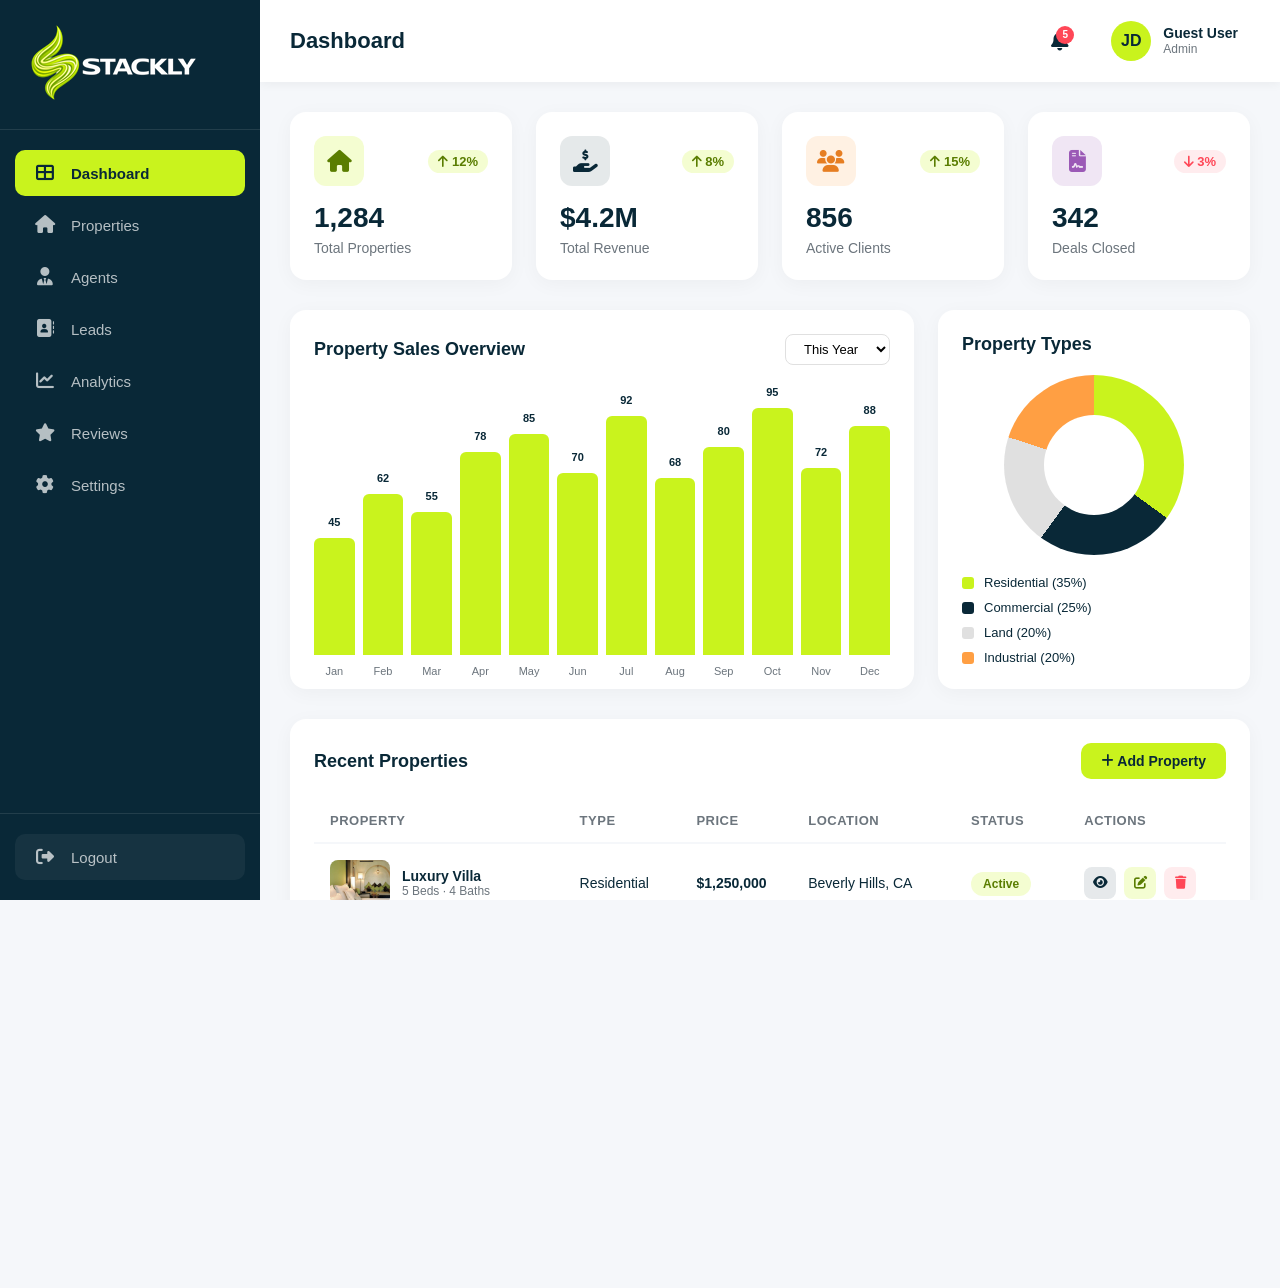
==== commit e5c2f7fa: "Update admin-dashboard.html" ====
--- a/admin-dashboard.html
+++ b/admin-dashboard.html
@@ -42,7 +42,7 @@
         /* ===== SIDEBAR ===== */
         .sidebar {
             width: 260px;
-            height: 100vh;
+            height: 100dvh;
             background: var(--dark);
             position: fixed;
             left: 0;
@@ -2260,4 +2260,4 @@
 </script>
 
 </body>
-</html>+</html>
